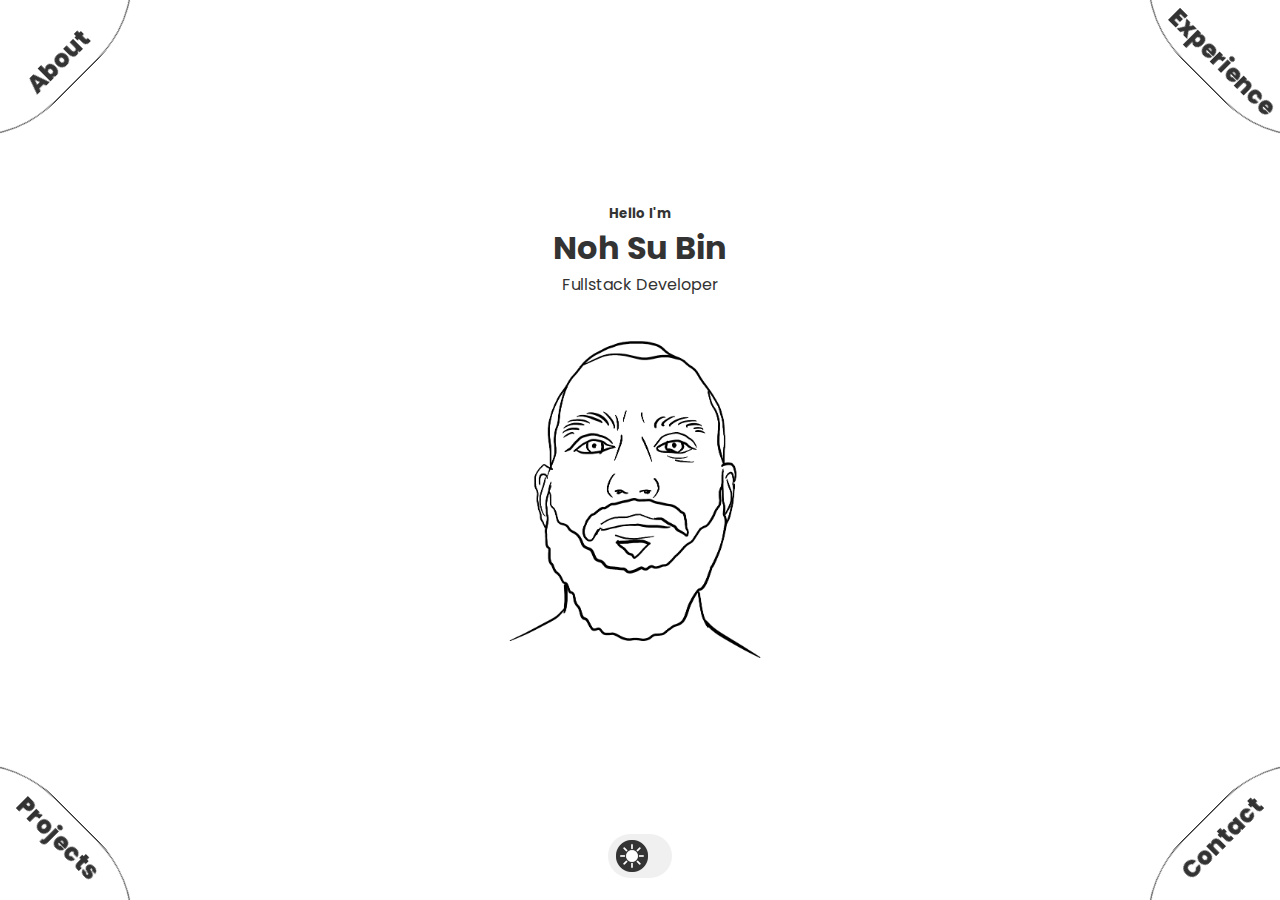
==== index.html @ 04d352ba "first commit" ====
<!DOCTYPE html>
<html lang="en">
<head>
  <meta charset="UTF-8">
  <meta name="viewport" content="width=device-width, initial-scale=1.0">
  <title>Subin Portfolio</title>
  <!--defer는  HTML 문서가 완전히 파싱된 후 스크립트가 실행되도록 보장 -->
  <link rel="icon"  type="image/x-icon" href="/assets/icons/favicon.ico">
  <script src="/js/animation.js" defer></script>
  <script src="/js/color-mode.js" defer></script>
  <script src="/js/project-slideshow.js" defer></script>
  <link rel="stylesheet" href="/css/style.css">
  <link rel="stylesheet" href="/css/animation.css">
  <link rel="stylesheet" href="/css/color-mode.css">
</head>
<body>
  <div id="hero">
    <h5>Hello I'm</h5>
    <h1>Noh Su Bin</h1>
    <p>Fullstack Developer</p>
    <!-- Block, Element, Modifier (BEM) naming convention-->
    <div id="hero__animation">
      <div id="hero__animation__img"></div>
    </div>
  </div>
  <nav id="grid">
    <div id="grid__tl">
      <div id="grid__tl__btn">About</div>
      <div id="grid__tl__content">
        <div class="cards">
          <div class="cards__content">
            <article>
              <img
                src="./assets/icons/experience.png"
                alt="Experience icon"
                class="icon"
              />
              <h2>Experience</h2>
              <p>
                6 Months + <br />
                Developer <br />
                Experience
              </p>
            </article>
            <p class="cards__content__text">
              Lorem, ipsum dolor sit amet consectetur adipisicing elit.
              Laboriosam, architecto?
            </p>
          </div>
          <div class="cards__content">
            <article>
              <img
                src="./assets/icons/education.png"
                alt="Education icon"
                class="icon"
              />
              <h2>Education</h2>
              <p>B. Sc. Mechanical Engineering</p>
            </article>
            <p class="cards__content__text">
              Lorem, ipsum dolor sit amet consectetur adipisicing elit.
              Laboriosam, architecto?
            </p>
          </div>
        </div>
      </div>
    </div>
    <div id="grid__tr">
      <div id="grid__tr__btn">Experience</div>
      <div id="grid__tr__content">
        <div class="cards experience">
          <article class="experience__skill">
            <h2>Frontend Development</h2>
            <div>
              <img
                src="./assets/icons/checkmark.png"
                alt="Checkmark icon"
                class="icon"
              />
              <div>
                <h2>HTML</h2>
                <p>Experienced</p>
              </div>
            </div>
            <div>
              <img
                src="./assets/icons/checkmark.png"
                alt="Checkmark icon"
                class="icon"
              />
              <div>
                <h2>CSS</h2>
                <p>Experienced</p>
              </div>
            </div>
            <div>
              <img
                src="./assets/icons/checkmark.png"
                alt="Checkmark icon"
                class="icon"
              />
              <div>
                <h2>JavaScript</h2>
                <p>Intermediate</p>
              </div>
            </div>
            <div>
              <img
                src="./assets/icons/checkmark.png"
                alt="Checkmark icon"
                class="icon"
              />
              <div>
                <h2>TypeScript</h2>
                <p>Basic</p>
              </div>
            </div>
          </article>
          <article class="experience__skill">
            <h2>Backend Development</h2>
            <div>
              <img
                src="./assets/icons/checkmark.png"
                alt="Checkmark icon"
                class="icon"
              />
              <div>
                <h2>PostgreSQL</h2>
                <p>Basic</p>
              </div>
            </div>
            <div>
              <img
                src="./assets/icons/checkmark.png"
                alt="Checkmark icon"
                class="icon"
              />
              <div>
                <h2>Node JS</h2>
                <p>Intermediate</p>
              </div>
            </div>
            <div>
              <img
                src="./assets/icons/checkmark.png"
                alt="Checkmark icon"
                class="icon"
              />
              <div>
                <h2>Express JS</h2>
                <p>Intermediate</p>
              </div>
            </div>
            <div>
              <img
                src="./assets/icons/checkmark.png"
                alt="Checkmark icon"
                class="icon"
              />
              <div>
                <h2>Git</h2>
                <p>Experienced</p>
              </div>
            </div>
          </article>
        </div>
      </div>
    </div>
    <div id="grid__bl">
      <div id="grid__bl__btn">Projects</div>
      <div id="grid__bl__content">
        <div id="grid__bl__content__projects">
          <div class="project p-1">
            <img
              class="project__img project-1"
              src="assets/portfolio-projects/project-1-dark.png"
              alt="Project 1"
            />
            <h2 class="project__title">Project One</h2>
            <button
              class="btn"
              onclick="window.location.href='https://netlify.com'"
            >
              Demo
            </button>
            <button
              class="btn"
              onclick="window.location.href='https://github.com'"
            >
              GitHub
            </button>
          </div>
          <div class="project p-2">
            <img
              class="project__img project-2"
              src="assets/portfolio-projects/project-2-dark.png"
              alt="Project 2"
            />
            <h2 class="project__title">Project Two</h2>
            <button
              class="btn"
              onclick="window.location.href='https://netlify.com'"
            >
              Demo
            </button>
            <button
              class="btn"
              onclick="window.location.href='https://github.com'"
            >
              GitHub
            </button>
          </div>
          <div class="project p-3">
            <img
              class="project__img project-3"
              src="assets/portfolio-projects/project-3-dark.png"
              alt="Project 3"
            />
            <h2 class="project__title">Project Three</h2>
            <button
              class="btn"
              onclick="window.location.href='https://netlify.com'"
            >
              Demo
            </button>
            <button
              class="btn"
              onclick="window.location.href='https://github.com'"
            >
              GitHub
            </button>
          </div>
          <button class="arrow" onclick="navigateProject(-1)">
            &#10094;
          </button>
          <button class="arrow" onclick="navigateProject(1)">&#10095;</button>
        </div>
      </div>
    </div>
    <div id="grid__br">
      <div id="grid__br__btn">Contact</div>
      <div id="grid__br__content">
        <h5 class="contact-text">Get In Touch</h5>
        <h2 class="contact-text">Contact Me</h2>
        <div>
          <button
            class="btn btn-contact"
            onclick="window.location.href='mailto:name@gmail.com'"
          >
            Email
          </button>
          <button
            class="btn btn-contact"
            onclick="window.location.href='https://www.linkedin.com'"
          >
            LinkedIn
          </button>
        </div>
      </div>
    </div>
  </nav>
  <div id="color-mode">
    <div id="toggle-button" class="icon"></div>
  </div>
</body>
</html>
---- css/style.css ----
/* CUSTOM FONT */

@import url("https://fonts.googleapis.com/css2?family=Poppins:wght@200;300;400;500;600&display=swap");

/* GENERAL */

body {
  font-family: "Poppins", sans-serif;
  background: var(--bg);
  color: var(--text);
  height: 100%;
  width: 100%;
  margin: 0;
  -webkit-tap-highlight-color: transparent;
}

h1,
h2,
h5,
p {
  margin: 0;
}

.icon {
  height: 2rem;
  width: 2rem;
  margin: 0 0.5rem;
}

/* HERO */

#hero {
  position: absolute;
  top: 50%;
  left: 50%;
  transform: translate(-50%, -50%);
  text-align: center;
}

#hero__animation {
  animation-name: hover;
  animation-duration: 1.5s;
  animation-iteration-count: infinite;
  animation-timing-function: ease-in-out;
  height: 25rem;
  width: 25rem;
  max-height: 100vh;
  max-width: 100vw;
}

#hero__animation__img {
  background-image: var(--tl-1);
  height: 100%;
  background-position: center;
  background-size: cover;
}

/* GRID COMMON STYLES */

#grid {
  position: absolute;
  display: grid;
  grid-template-rows: 1fr 1fr;
  grid-template-columns: 1fr 1fr;
  height: 100vh;
  width: 100vw;
  overflow: hidden;
}

#grid__tl__btn,
#grid__tr__btn,
#grid__bl__btn,
#grid__br__btn {
  height: 18.75rem;
  width: 18.75rem;
  background: var(--bg);
  color: var(--text);
  border: var(--border);
  position: fixed;
  display: flex;
  justify-content: center;
  cursor: pointer;
  text-align: center;
  font-weight: 800;
  font-size: 1.5rem;
  z-index: 100;
  border-radius: 40%;
  transition: transform 0.2s ease-in-out;
}

#grid__tl__content,
#grid__tr__content,
#grid__bl__content,
#grid__br__content {
  position: absolute;
  text-align: center;
  transition: transform 0.3s ease-in-out;
  color: var(--text-alt);
}

#grid__tl__btn,
#grid__tr__btn {
  padding-bottom: 0.5rem;
  align-items: flex-end;
}

#grid__bl__btn,
#grid__br__btn {
  padding-top: 0.5rem;
}

#grid__tl__btn:active,
#grid__br__btn:active {
  transform: rotate(-45deg) scale(1.05);
}

#grid__tr__btn:active,
#grid__bl__btn:active {
  transform: rotate(45deg) scale(1.05);
}

/* TOP LEFT CORNER */

#grid__tl__btn {
  top: -11.5rem;
  left: -11.5rem;
  transform: rotate(-45deg);
}

#grid__tl__content {
  width: 30vw;
  top: 10vh;
  left: 0;
  transform: translateX(-100vw) translateY(-100vh);
}

article {
  background: rgb(245, 245, 245);
  font-size: 0.8rem;
  list-style: none;
  border: var(--border);
  border-radius: 2rem;
  padding: 0.5rem;
  margin: 1rem;
  width: 8.75rem;
  min-width: 8.75rem;
}

article h2 {
  font-size: 1rem;
  padding: 0.3rem;
}

article p {
  padding-bottom: 0.3rem;
}

article h2,
article p {
  color: #333;
}

.cards {
  padding: 0;
}

.cards__content {
  display: flex;
  align-items: center;
}

.cards__content__text {
  color: var(--text);
  text-align: left;
  margin: 0 1rem;
}

/* TOP RIGHT CORNER */

#grid__tr__btn {
  top: -11.5rem;
  right: -11.5rem;
  transform: rotate(45deg);
}

#grid__tr__content {
  width: 30vw;
  top: 10vh;
  right: 0;
  transform: translateX(100vw) translateY(-100vh);
}

.experience {
  display: flex;
  flex-wrap: wrap;
  justify-content: center;
  gap: 2rem;
}

.experience__skill {
  display: flex;
  flex-direction: column;
  padding: 1.2rem;
  gap: 0.2rem;
  margin: 0;
  width: fit-content;
}

.experience__skill div {
  display: flex;
  align-items: center;
  width: 13.5rem;
}

.experience__skill div img {
  padding: 0;
  margin-right: 0.5rem;
}

.experience__skill div h2 {
  text-align: left;
}

.experience__skill div p {
  padding: 0;
}

.experience__skill div h2,
.experience__skill div p {
  font-size: 0.8rem;
}

.experience__skill div div {
  justify-content: space-between;
}

/* BOTTOM LEFT CORNER */

#grid__bl__btn {
  bottom: -11.5rem;
  left: -11.5rem;
  transform: rotate(45deg);
}

#grid__bl__content {
  width: 15rem;
  bottom: 15vh;
  left: 0;
  transform: translateX(-100vw) translateY(100vh);
}

.project {
  width: 70%;
  display: flex;
  flex-wrap: wrap;
  border-radius: 2rem;
  overflow: hidden;
  margin: auto auto 0.5rem;
  border: var(--border);
  background: var(--bg-alt);
}

.project__img {
  width: 100%;
}

.project__title {
  width: 100%;
  margin: 0;
  padding: 0.3rem 0;
  font-size: 1rem;
}

button {
  background: var(--btn);
  color: var(--btn-text);
  border: none;
  border-radius: 1rem;
  padding: 0.5rem;
}

.btn {
  border-radius: 0;
  height: 3rem;
  flex-basis: 50%;
  font-weight: 600;
}

.arrow {
  border: var(--border);
  width: 3rem;
  height: 2rem;
  margin: 0;
  padding: 0.2rem 0;
}

.btn,
.arrow {
  background: rgb(245, 245, 245);
  color: #333;
  transition: all 300ms ease;
}

.btn:active,
.arrow:active {
  background: var(--bg-alt);
  color: white;
  cursor: pointer;
}

.btn:hover,
.arrow:hover {
  cursor: pointer;
}

/* BOTTOM RIGHT CORNER */

#grid__br__btn {
  bottom: -11.5rem;
  right: -11.5rem;
  transform: rotate(-45deg);
}

#grid__br__content {
  bottom: 0;
  right: 0vw;
  transform: translateX(100vw) translateY(100vh);
}

#grid__br__content div {
  display: flex;
  margin: 0.5rem auto;
  gap: 1.2rem;
  width: 17rem;
}

.contact-text {
  color: var(--text);
}

.btn-contact {
  border: var(--border);
  border-radius: 2rem;
}
---- css/animation.css ----
/* GENERAL ANIMATION SETTINGS */

.animate-top-left,
.reverse-animate-top-left,
.animate-top-right,
.reverse-animate-top-right,
.animate-bottom-left,
.reverse-animate-bottom-left,
.animate-bottom-right,
.reverse-animate-bottom-right {
  animation-fill-mode: forwards;
  animation-duration: 0.2s;
  animation-iteration-count: 1;
  animation-timing-function: ease-in-out;
}

/* HOVER ANIMATION */

@keyframes hover {
  0% {
    transform: translateY(0);
  }
  50% {
    transform: translateY(-5px);
  }
  100% {
    transform: translateY(0);
  }
}

/* ANIMATE TOP LEFT */

.animate-top-left {
  animation-name: top-left;
}

.reverse-animate-top-left {
  animation-name: reverse-top-left;
}

@keyframes top-left {
  0% {
    background-image: var(--tl-1);
  }
  25% {
    background-image: var(--tl-2);
  }
  50% {
    background-image: var(--tl-3);
  }
  75% {
    background-image: var(--tl-4);
  }
  100% {
    background-image: var(--tl-5);
  }
}

@keyframes reverse-top-left {
  0% {
    background-image: var(--tl-5);
  }
  25% {
    background-image: var(--tl-4);
  }
  50% {
    background-image: var(--tl-3);
  }
  75% {
    background-image: var(--tl-2);
  }
  100% {
    background-image: var(--tl-1);
  }
}
.animate-top-right {
  animation-name: top-right;
}

.reverse-animate-top-right {
  animation-name: reverse-top-right;
}

@keyframes top-right {
  0% {
    background-image: var(--tr-1);
  }
  25% {
    background-image: var(--tr-2);
  }
  50% {
    background-image: var(--tr-3);
  }
  75% {
    background-image: var(--tr-4);
  }
  100% {
    background-image: var(--tr-5);
  }
}

@keyframes reverse-top-right {
  0% {
    background-image: var(--tr-5);
  }
  25% {
    background-image: var(--tr-4);
  }
  50% {
    background-image: var(--tr-3);
  }
  75% {
    background-image: var(--tr-2);
  }
  100% {
    background-image: var(--tr-1);
  }
}

/* ANIMATE BOTTOM RIGHT */

.animate-bottom-right {
  animation-name: bottom-right;
}

.reverse-animate-bottom-right {
  animation-name: reverse-bottom-right;
}

@keyframes bottom-right {
  0% {
    background-image: var(--br-1);
  }
  25% {
    background-image: var(--br-2);
  }
  50% {
    background-image: var(--br-3);
  }
  75% {
    background-image: var(--br-4);
  }
  100% {
    background-image: var(--br-5);
  }
}

@keyframes reverse-bottom-right {
  0% {
    background-image: var(--br-5);
  }
  25% {
    background-image: var(--br-4);
  }
  50% {
    background-image: var(--br-3);
  }
  75% {
    background-image: var(--br-2);
  }
  100% {
    background-image: var(--br-1);
  }
}
/* ANIMATE BOTTOM LEFT */

.animate-bottom-left {
  animation-name: bottom-left;
}

.reverse-animate-bottom-left {
  animation-name: reverse-bottom-left;
}

@keyframes bottom-left {
  0% {
    background-image: var(--bl-1);
  }
  25% {
    background-image: var(--bl-2);
  }
  50% {
    background-image: var(--bl-3);
  }
  75% {
    background-image: var(--bl-4);
  }
  100% {
    background-image: var(--bl-5);
  }
}

@keyframes reverse-bottom-left {
  0% {
    background-image: var(--bl-5);
  }
  25% {
    background-image: var(--bl-4);
  }
  50% {
    background-image: var(--bl-3);
  }
  75% {
    background-image: var(--bl-2);
  }
  100% {
    background-image: var(--bl-1);
  }
}
---- css/color-mode.css ----
/* LIGHT MODE */

body:after {
  position: absolute;
  width: 0;
  height: 0;
  overflow: hidden;
  z-index: -1;
  content: url(../assets/face-animation-light/bl-1.png)
    url(../assets/face-animation-light/bl-2.png)
    url(../assets/face-animation-light/bl-3.png)
    url(../assets/face-animation-light/bl-4.png)
    url(../assets/face-animation-light/bl-5.png)
    url(../assets/face-animation-light/tr-1.png)
    url(../assets/face-animation-light/tr-2.png)
    url(../assets/face-animation-light/tr-3.png)
    url(../assets/face-animation-light/tr-4.png)
    url(../assets/face-animation-light/tr-5.png)
    url(../assets/face-animation-light/bl-1.png)
    url(../assets/face-animation-light/bl-2.png)
    url(../assets/face-animation-light/bl-3.png)
    url(../assets/face-animation-light/bl-4.png)
    url(../assets/face-animation-light/bl-5.png)
    url(../assets/face-animation-light/br-1.png)
    url(../assets/face-animation-light/br-2.png)
    url(../assets/face-animation-light/br-3.png)
    url(../assets/face-animation-light/br-4.png)
    url(../assets/face-animation-light/br-5.png)
    url(../assets/face-animation-dark/blw-1.png)
    url(../assets/face-animation-dark/blw-2.png)
    url(../assets/face-animation-dark/blw-3.png)
    url(../assets/face-animation-dark/blw-4.png)
    url(../assets/face-animation-dark/blw-5.png)
    url(../assets/face-animation-dark/trw-1.png)
    url(../assets/face-animation-dark/trw-2.png)
    url(../assets/face-animation-dark/trw-3.png)
    url(../assets/face-animation-dark/trw-4.png)
    url(../assets/face-animation-dark/trw-5.png)
    url(../assets/face-animation-dark/blw-1.png)
    url(../assets/face-animation-dark/blw-2.png)
    url(../assets/face-animation-dark/blw-3.png)
    url(../assets/face-animation-dark/blw-4.png)
    url(../assets/face-animation-dark/blw-5.png)
    url(../assets/face-animation-dark/brw-1.png)
    url(../assets/face-animation-dark/brw-2.png)
    url(../assets/face-animation-dark/brw-3.png)
    url(../assets/face-animation-dark/brw-4.png)
    url(../assets/face-animation-dark/brw-5.png);
}

:root {
  /* Colors */
  --bg: #fff;
  --bg-alt: #333;
  --bg-alt-2: #f0f0f0;
  --bg-transparent: #ffffffe8;
  --border: 0.01rem solid #333;
  --text: #333;
  --text-alt: #fff;

  /* Face animations */
  --tl-1: url(../assets/face-animation-light/tl-1.png);
  --tl-2: url(../assets/face-animation-light/tl-2.png);
  --tl-3: url(../assets/face-animation-light/tl-3.png);
  --tl-4: url(../assets/face-animation-light/tl-4.png);
  --tl-5: url(../assets/face-animation-light/tl-5.png);

  --tr-1: url(../assets/face-animation-light/tr-1.png);
  --tr-2: url(../assets/face-animation-light/tr-2.png);
  --tr-3: url(../assets/face-animation-light/tr-3.png);
  --tr-4: url(../assets/face-animation-light/tr-4.png);
  --tr-5: url(../assets/face-animation-light/tr-5.png);

  --bl-1: url(../assets/face-animation-light/bl-1.png);
  --bl-2: url(../assets/face-animation-light/bl-2.png);
  --bl-3: url(../assets/face-animation-light/bl-3.png);
  --bl-4: url(../assets/face-animation-light/bl-4.png);
  --bl-5: url(../assets/face-animation-light/bl-5.png);

  --br-1: url(../assets/face-animation-light/br-1.png);
  --br-2: url(../assets/face-animation-light/br-2.png);
  --br-3: url(../assets/face-animation-light/br-3.png);
  --br-4: url(../assets/face-animation-light/br-4.png);
  --br-5: url(../assets/face-animation-light/br-5.png);

  --sun: url(../assets/icons/sun.png);
}

/* DARK MODE */

:root.dark-mode {
  --bg: #202124;
  --bg-alt: #3c3d40;
  --bg-alt-2: #333;
  --bg-transparent: #333333f5;
  --border: 0.01rem solid #5a5a5a;
  --text: #fff;

  --tl-1: url(../assets/face-animation-dark/tlw-1.png);
  --tl-2: url(../assets/face-animation-dark/tlw-2.png);
  --tl-3: url(../assets/face-animation-dark/tlw-3.png);
  --tl-4: url(../assets/face-animation-dark/tlw-4.png);
  --tl-5: url(../assets/face-animation-dark/tlw-5.png);

  --tr-1: url(../assets/face-animation-dark/trw-1.png);
  --tr-2: url(../assets/face-animation-dark/trw-2.png);
  --tr-3: url(../assets/face-animation-dark/trw-3.png);
  --tr-4: url(../assets/face-animation-dark/trw-4.png);
  --tr-5: url(../assets/face-animation-dark/trw-5.png);

  --bl-1: url(../assets/face-animation-dark/blw-1.png);
  --bl-2: url(../assets/face-animation-dark/blw-2.png);
  --bl-3: url(../assets/face-animation-dark/blw-3.png);
  --bl-4: url(../assets/face-animation-dark/blw-4.png);
  --bl-5: url(../assets/face-animation-dark/blw-5.png);

  --br-1: url(../assets/face-animation-dark/brw-1.png);
  --br-2: url(../assets/face-animation-dark/brw-2.png);
  --br-3: url(../assets/face-animation-dark/brw-3.png);
  --br-4: url(../assets/face-animation-dark/brw-4.png);
  --br-5: url(../assets/face-animation-dark/brw-5.png);

  --moon: url(../assets/icons/moon.png);
}

/* COLOR MODE TOGGLE BUTTON */

#color-mode {
  background: var(--bg-alt-2);
  height: 2.75rem;
  width: 4rem;
  border-radius: 3rem;
  display: flex;
  align-items: center;
  justify-content: flex-start;
  position: absolute;
  bottom: 0;
  left: 50%;
  transform: translate(-50%, -50%);
}

#toggle-button {
  background-image: var(--sun);
  background-size: cover;
  cursor: pointer;
}

.dark-mode #toggle-button {
  background-image: var(--moon);
}

.dark-mode #color-mode {
  justify-content: flex-end;
}
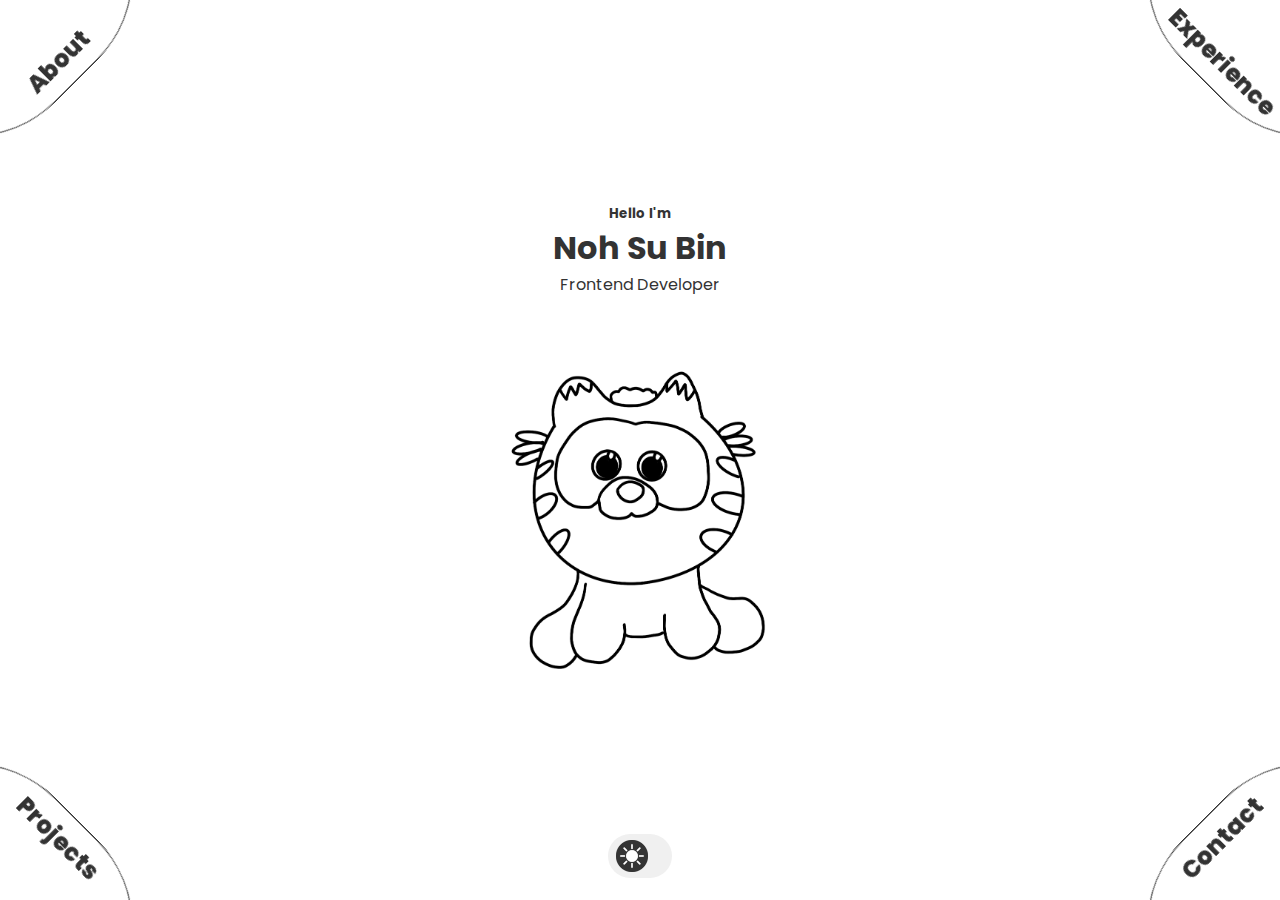
==== commit e0707fa6: "animation update" ====
--- a/index.html
+++ b/index.html
@@ -5,19 +5,19 @@
   <meta name="viewport" content="width=device-width, initial-scale=1.0">
   <title>Subin Portfolio</title>
   <!--defer는  HTML 문서가 완전히 파싱된 후 스크립트가 실행되도록 보장 -->
-  <link rel="icon"  type="image/x-icon" href="/assets/icons/favicon.ico">
-  <script src="/js/animation.js" defer></script>
-  <script src="/js/color-mode.js" defer></script>
-  <script src="/js/project-slideshow.js" defer></script>
-  <link rel="stylesheet" href="/css/style.css">
-  <link rel="stylesheet" href="/css/animation.css">
-  <link rel="stylesheet" href="/css/color-mode.css">
+  <link rel="icon"  type="image/x-icon" href="./assets/icons/favicon.ico">
+  <script src="./js/animation.js" defer></script>
+  <script src="./js/color-mode.js" defer></script>
+  <script src="./js/project-slideshow.js" defer></script>
+  <link rel="stylesheet" href="./css/style.css" />
+  <link rel="stylesheet" href="./css/animation.css" />
+  <link rel="stylesheet" href="./css/color-mode.css" />
 </head>
 <body>
   <div id="hero">
     <h5>Hello I'm</h5>
     <h1>Noh Su Bin</h1>
-    <p>Fullstack Developer</p>
+    <p>Frontend Developer</p>
     <!-- Block, Element, Modifier (BEM) naming convention-->
     <div id="hero__animation">
       <div id="hero__animation__img"></div>
@@ -54,10 +54,11 @@
                 alt="Education icon"
                 class="icon"
               />
-              <h2>Education</h2>
-              <p>B. Sc. Mechanical Engineering</p>
+              <h2>교육사항</h2>
+              <p>공공데이터 융합 자바/스프링 개발자 양성과정 수료</p>
             </article>
             <p class="cards__content__text">
+             훈련 기간 : 2021.12.30 ~ 2022.06.20 (6개월)
               Lorem, ipsum dolor sit amet consectetur adipisicing elit.
               Laboriosam, architecto?
             </p>
--- a/css/style.css
+++ b/css/style.css
@@ -44,6 +44,7 @@
   animation-timing-function: ease-in-out;
   height: 25rem;
   width: 25rem;
+  margin-left: 3.5rem;
   max-height: 100vh;
   max-width: 100vw;
 }
